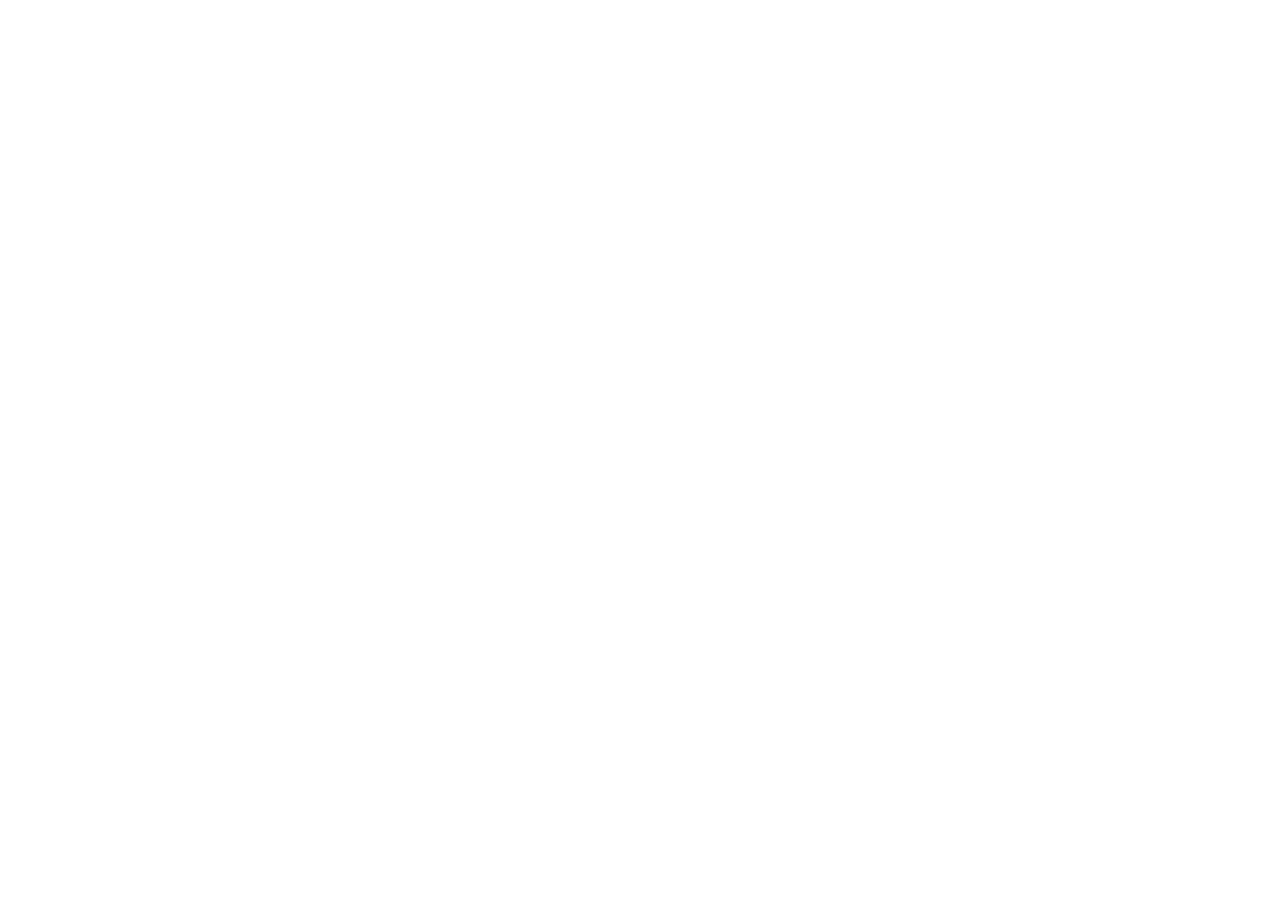
==== 13.01.2025/index.html @ ebb8aee0 "First Commit" ====
<!DOCTYPE html>
<html lang="en">
<head>
    <meta charset="UTF-8">
    <meta http-equiv="X-UA-Compatible" content="IE=edge">
    <meta name="viewport" content="width=device-width, initial-scale=1.0">
    <link rel="stylesheet" href="style.css">
    <title>Montagem Básica Responsiva - Willemberg</title>
</head>
<body>
    
</body>
</html>
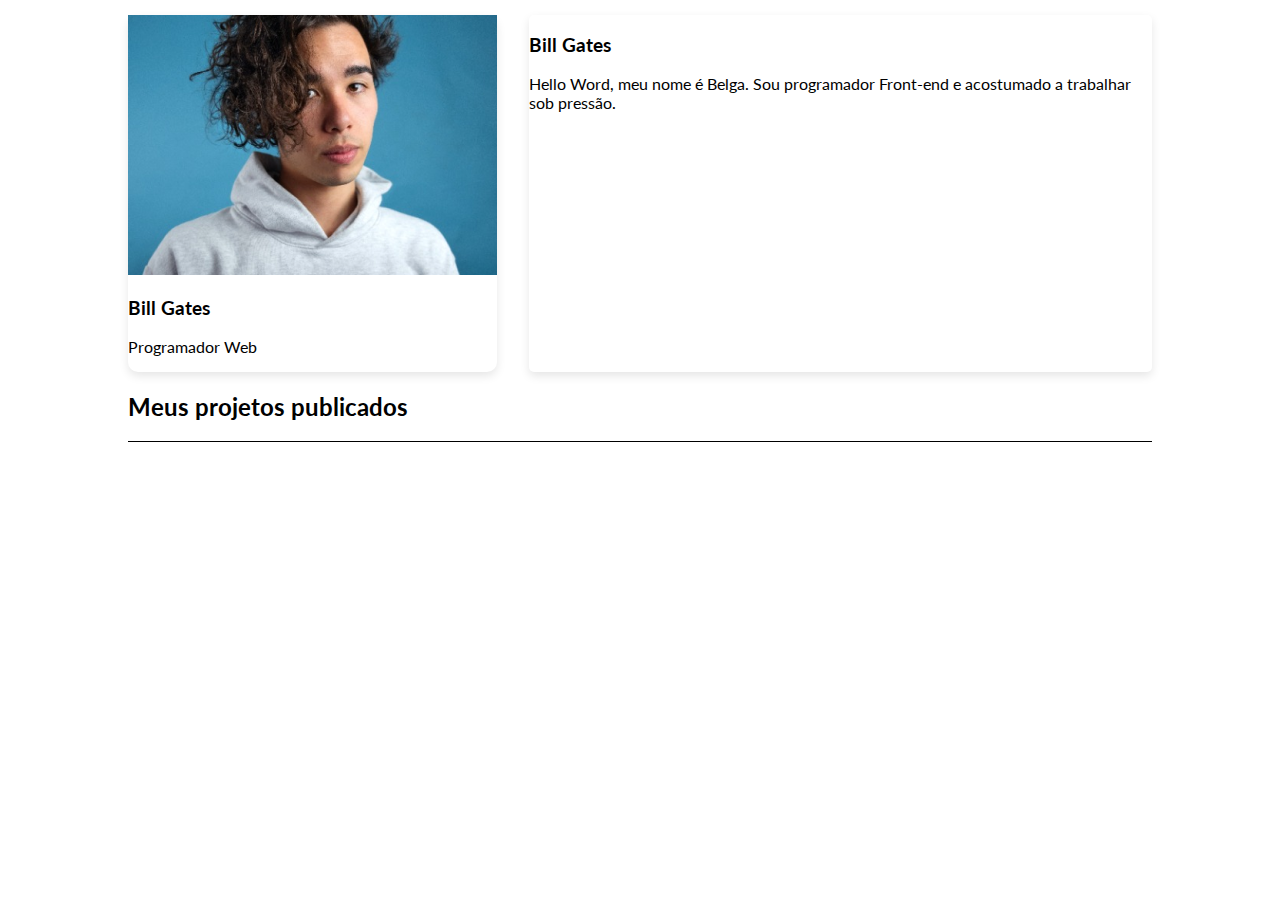
==== commit 50c0cdc0: "atividade incompleta" ====
--- a/13.01.2025/index.html
+++ b/13.01.2025/index.html
@@ -8,6 +8,37 @@
     <title>Montagem Básica Responsiva - Willemberg</title>
 </head>
 <body>
-    
+    <main>
+        <section class="sec1">
+            <div class="left">
+                <figure>
+                    <img src="assets/foto.png" alt="">
+                    <div>
+                        <h3>Bill Gates</h3>
+                        <p>Programador Web</p>
+                    </div>
+                </figure>
+            </div>
+            
+            <div class="right">
+                <h3>Bill Gates</h3>
+                <p>Hello Word, meu nome é Belga. Sou programador Front-end e acostumado a trabalhar sob pressão.</p>
+            </div>
+        </section>
+
+        <section class="sec2">
+            <div class="title">
+                <h2>Meus projetos publicados</h2>
+            </div>
+            <div>
+                <figure>
+
+                </figure>
+            </div>
+        </section>
+    </main>
+    <footer>
+
+    </footer>
 </body>
 </html>--- a/13.01.2025/style.css
+++ b/13.01.2025/style.css
@@ -0,0 +1,48 @@
+@import url('https://fonts.googleapis.com/css2?family=Inter:ital,opsz,wght@0,14..32,100..900;1,14..32,100..900&family=Lato:ital,wght@0,100;0,300;0,400;0,700;0,900;1,100;1,300;1,400;1,700;1,900&display=swap');
+
+html, body {
+    padding: 0;
+    margin: 0;
+    display: flex;
+    align-items: center;
+    justify-content: center;
+    width: 100%;
+    font-family: "Lato", serif;
+}
+
+main {
+    width: 80%;
+    display: flex;
+    flex-direction: column;
+}
+
+main .sec1 {
+    display: flex;
+    justify-content: space-between;
+    margin-top: 15px;
+    gap: 2rem;
+}
+
+main .sec1 .left {
+    border-radius: 10px;
+    box-shadow: 0px 4px 10px 0px rgba(0, 0, 0, 0.10);
+}
+
+main .sec1 .left figure {
+    margin: 0;
+}
+
+main .sec1 .right {
+    border-radius: 5px;
+    box-shadow: 0px 4px 10px 0px rgba(0, 0, 0, 0.10);
+}
+
+main .sec2 {
+    display: flex;
+    flex-direction: column;
+}
+
+main .sec2 .title {
+    border-bottom: 1px solid black;
+}
+
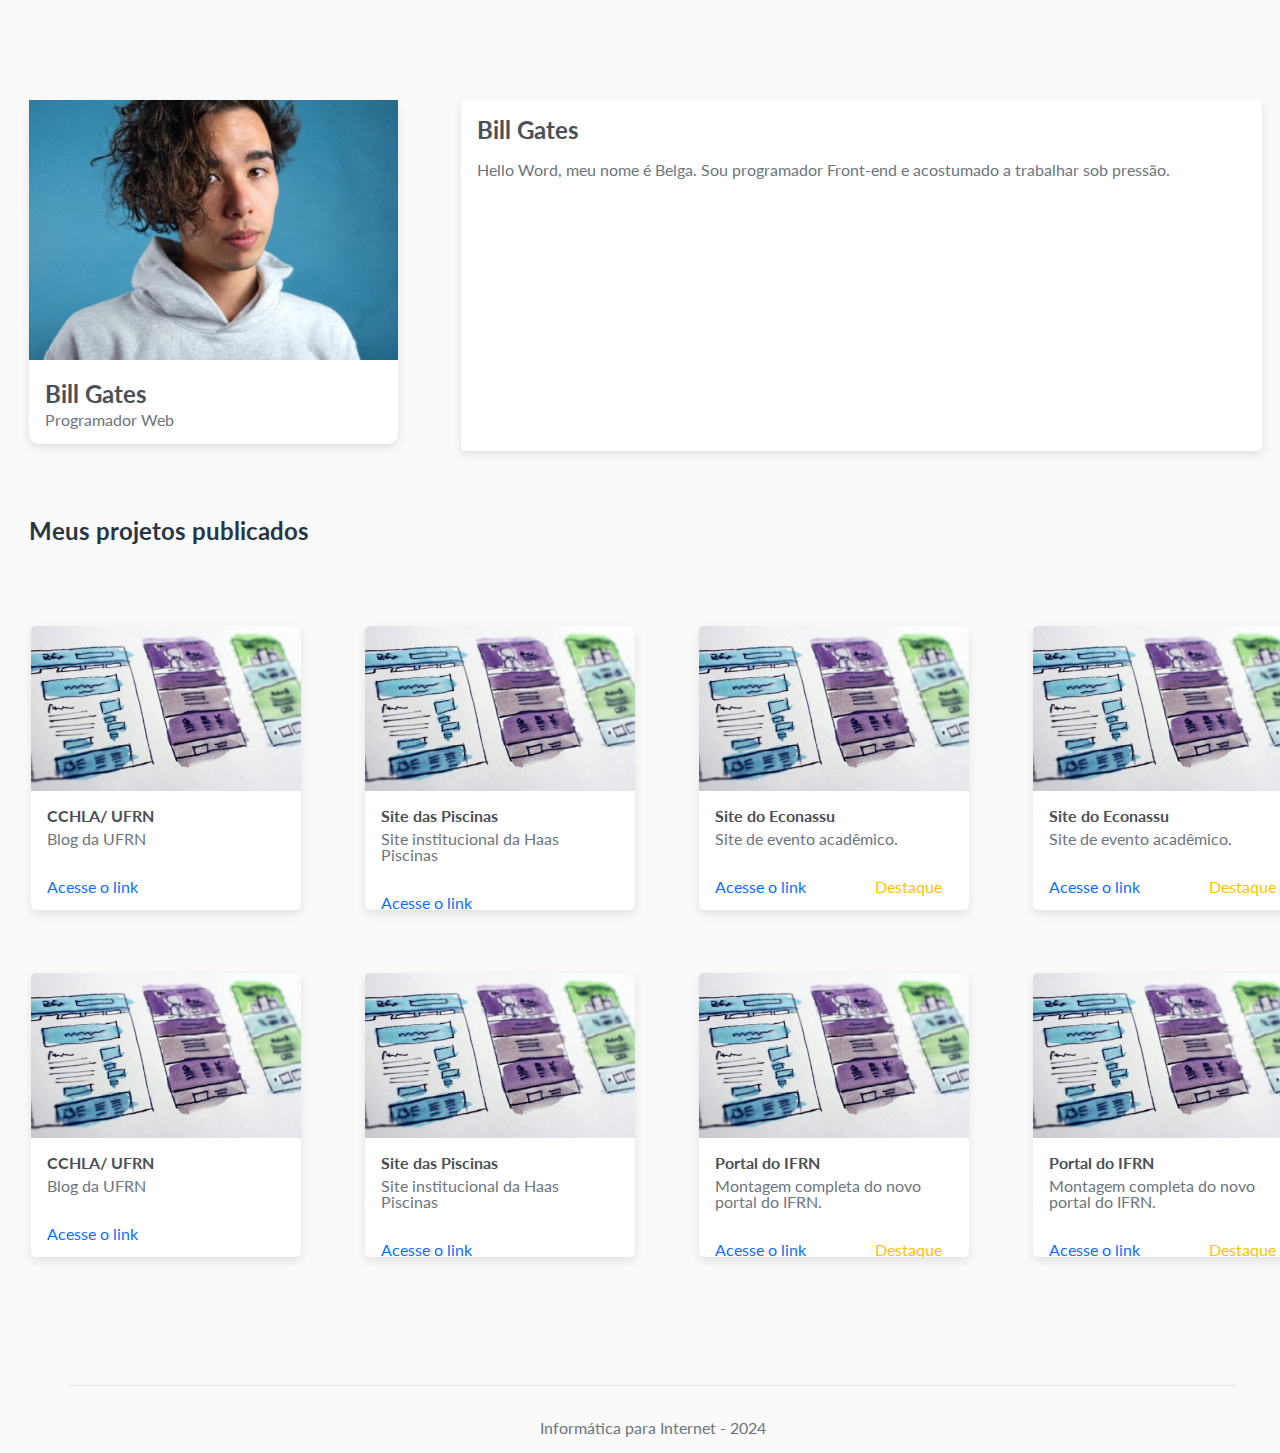
==== commit ff32507b: "Atividade concluída" ====
--- a/13.01.2025/index.html
+++ b/13.01.2025/index.html
@@ -1,44 +1,115 @@
 <!DOCTYPE html>
 <html lang="en">
+
 <head>
     <meta charset="UTF-8">
     <meta http-equiv="X-UA-Compatible" content="IE=edge">
     <meta name="viewport" content="width=device-width, initial-scale=1.0">
+    <link rel="preconnect" href="https://fonts.googleapis.com">
+    <link rel="preconnect" href="https://fonts.gstatic.com" crossorigin>
+    <link
+        href="https://fonts.googleapis.com/css2?family=Lato:ital,wght@0,100;0,300;0,400;0,700;0,900;1,100;1,300;1,400;1,700;1,900&display=swap"
+        rel="stylesheet">
     <link rel="stylesheet" href="style.css">
-    <title>Montagem Básica Responsiva - Willemberg</title>
+    <link rel="stylesheet" href="global.css">
+    <title>AWE - FLUXO DE JOBS - WEB</title>
 </head>
+
 <body>
-    <main>
-        <section class="sec1">
-            <div class="left">
-                <figure>
-                    <img src="assets/foto.png" alt="">
-                    <div>
-                        <h3>Bill Gates</h3>
-                        <p>Programador Web</p>
-                    </div>
-                </figure>
+    <main class="FLUXODEJOBS">
+        <section class="Bill">
+            <div>
+                <img src="img/foto.png" alt="">
+                <div class="content">
+                    <span>Bill Gates</span>
+                    <p>Programador Web</p>
+                </div>
             </div>
-            
-            <div class="right">
-                <h3>Bill Gates</h3>
-                <p>Hello Word, meu nome é Belga. Sou programador Front-end e acostumado a trabalhar sob pressão.</p>
+            <div class="card2">
+                <div>
+                    <span>Bill Gates</span>
+                    <p>Hello Word, meu nome é Belga. Sou programador Front-end e acostumado a trabalhar sob pressão.</p>
+                </div>
             </div>
         </section>
+        <section class="publicados">
+            <h1>Meus projetos publicados</h1>
+            <main>
+                <div class="cards card1">
+                    <img src="img/CCHILA.png" alt="">
+                    <div>
+                        <h1>CCHLA/ UFRN</h1>
+                        <span>Blog da UFRN</span>
+                        <a href="#">Acesse o link</a>
+                    </div>
+                </div>
+                <div class="cards card2">
+                    <img src="img/CCHILA.png" alt="">
+                    <div>
+                        <h1>Site das Piscinas</h1>
+                        <span>Site institucional da Haas Piscinas</span>
+                        <a href="#">Acesse o link</a>
+                    </div>
+                </div>
+                <div class="cards Destaque card3">
+                    <img src="img/CCHILA.png" alt="">
+                    <div>
+                        <h1>Site do Econassu</h1>
+                        <span>Site de evento acadêmico.</span>
+                        <a href="">Acesse o link</a>
+                        <a href="">Destaque</a>
+                    </div>
+                </div>
+                <div class="cards Destaque card4">
+                    <img src="img/CCHILA.png" alt="">
+                    <div>
+                        <h1>Site do Econassu</h1>
+                        <span>Site de evento acadêmico.</span>
+                        <a href="">Acesse o link</a>
+                        <a href="">Destaque</a>
+                    </div>
+                </div>
+                <div class="cards card5">
+                    <img src="img/CCHILA.png" alt="">
+                    <div>
+                        <h1>CCHLA/ UFRN</h1>
+                        <span>Blog da UFRN</span>
+                        <a href="#">Acesse o link</a>
+                    </div>
+                </div>
+                <div class="cards card6">
+                    <img src="img/CCHILA.png" alt="">
+                    <div>
+                        <h1>Site das Piscinas</h1>
+                        <span>Site institucional da Haas Piscinas</span>
+                        <a href="#">Acesse o link</a>
+                    </div>
+                </div>
+                <div class="cards Destaque card7">
+                    <img src="img/CCHILA.png" alt="">
+                    <div>
+                        <h1>Portal do IFRN</h1>
+                        <span>Montagem completa do novo portal do IFRN.</span>
+                        <a href="">Acesse o link</a>
+                        <a href="">Destaque</a>
+                    </div>
+                </div>
+                <div class="cards Destaque card8">
+                    <img src="img/CCHILA.png" alt="">
+                    <div>
+                        <h1>Portal do IFRN</h1>
+                        <span>Montagem completa do novo portal do IFRN.</span>
+                        <a href="">Acesse o link</a>
+                        <a href="">Destaque</a>
+                    </div>
+                </div>
+            </main>
 
-        <section class="sec2">
-            <div class="title">
-                <h2>Meus projetos publicados</h2>
-            </div>
-            <div>
-                <figure>
+        </section>
+        <footer>
+            <span>Informática para Internet - 2024</span>
+        </footer>
+    </main>
+</body>
 
-                </figure>
-            </div>
-        </section>
-    </main>
-    <footer>
-
-    </footer>
-</body>
 </html>--- a/13.01.2025/style.css
+++ b/13.01.2025/style.css
@@ -1,48 +1,78 @@
-@import url('https://fonts.googleapis.com/css2?family=Inter:ital,opsz,wght@0,14..32,100..900;1,14..32,100..900&family=Lato:ital,wght@0,100;0,300;0,400;0,700;0,900;1,100;1,300;1,400;1,700;1,900&display=swap');
-
-html, body {
-    padding: 0;
-    margin: 0;
-    display: flex;
-    align-items: center;
-    justify-content: center;
-    width: 100%;
-    font-family: "Lato", serif;
+.FLUXODEJOBS{
+    margin-left: 100px ;
+}
+.Bill{
+    width: 369px;
+    height: 344px;
+    margin-top: 100px;
+    border-radius: 10px;
+    background: #FFF;
+    box-shadow: 0px 4px 10px 0px rgba(0, 0, 0, 0.10);
+}
+.Bill .content{
+    padding: 16px;
+    gap: 8px;
+}
+.Bill .content span{
+    font-weight: 700;
+    color: #495057;
+    font-size: 24px;
+}
+.Bill .content p{
+    color: #6C757D;
+    font-size: 16px;
+    font-weight: 400;
+    margin-top: 2px;
+}
+.Bill .card2{
+    margin-top: -362px;
+    margin-left: 432px;
+    width: 769px;
+    height: 320px;
+    padding: 16px;
+    gap: 24px;
+    border-radius: 5px;
+    background:  #FFF;
+    box-shadow: 0px 4px 10px 0px rgba(0, 0, 0, 0.10);
+}
+.Bill .card2 span{
+    font-weight: 700;
+    color: #495057;
+    font-size: 24px;
+}
+.Bill .card2 p{
+    color: #6C757D;
+    font-size: 16px;
+    font-weight: 400;
+    margin-top: 16px;
+}
+.publicados h1{
+    color: #273644;
+    font-size: 24px;
+    font-weight: 700;
+    line-height: 120%;
+    margin-top: 73px;
+    margin-bottom: 50px;
+}
+main{
+    width: 1350px;
+    margin-left: -28px;
 }
 
-main {
-    width: 80%;
+footer{
+    margin-left: 40px;
     display: flex;
-    flex-direction: column;
+    margin-top: 95px;
+    border-top: 1px solid #DEE2E6;
+    width: 1167px;
+    padding: 32px 0px 16px 0px;
+    justify-content: center;
+    align-items: center;
+    gap: 4px;
 }
-
-main .sec1 {
-    display: flex;
-    justify-content: space-between;
-    margin-top: 15px;
-    gap: 2rem;
-}
-
-main .sec1 .left {
-    border-radius: 10px;
-    box-shadow: 0px 4px 10px 0px rgba(0, 0, 0, 0.10);
-}
-
-main .sec1 .left figure {
-    margin: 0;
-}
-
-main .sec1 .right {
-    border-radius: 5px;
-    box-shadow: 0px 4px 10px 0px rgba(0, 0, 0, 0.10);
-}
-
-main .sec2 {
-    display: flex;
-    flex-direction: column;
-}
-
-main .sec2 .title {
-    border-bottom: 1px solid black;
-}
-
+footer span{
+    color: #6C757D;
+    font-size: 16px;
+    font-weight: 400;
+    line-height: 120%;
+}--- a/13.01.2025/global.css
+++ b/13.01.2025/global.css
@@ -0,0 +1,62 @@
+body{
+    display: flex;
+    justify-content: center;
+    margin: 0;
+    padding: 0;
+    height: 1394px;
+    background: #fafafa;
+    font-family: Lato;
+}
+.cards{
+    display: inline-block;
+    width: 270px;
+    height: 284px;
+    overflow: hidden;
+    flex-direction: column;
+    justify-content: center;
+    align-items: center;
+    border-radius: 5px;
+    background: #FFF;
+    box-shadow: 0px 4px 10px 0px rgba(0, 0, 0, 0.10);
+    margin: 30px;
+}
+.cards h1{
+    color: #495057;
+    font-size: 16px;
+    font-weight: 700;
+    line-height: 120%;
+}
+.cards span{
+    color: #6C757D;
+    font-size: 16px;
+    font-weight: 400;
+    line-height: 100%;
+}
+.cards a{
+    color: #0D6EFD;
+    font-size: 16px;
+    font-weight: 400;
+    line-height: 100%;
+    text-decoration:none;
+    margin-top: 20px;
+}
+.Destaque a:nth-last-child(1){
+    color: #FFC107;
+    margin-top: -28px;
+    margin-left: 160px;
+
+}
+
+.cards div{
+    display: flex;
+    padding: 16px;
+    flex-direction: column;
+    align-items: flex-start;
+    gap: 12px;
+}
+.cards div h1{
+    margin-top: -4px;
+}
+.cards div span{
+    margin-top: -56px;
+}